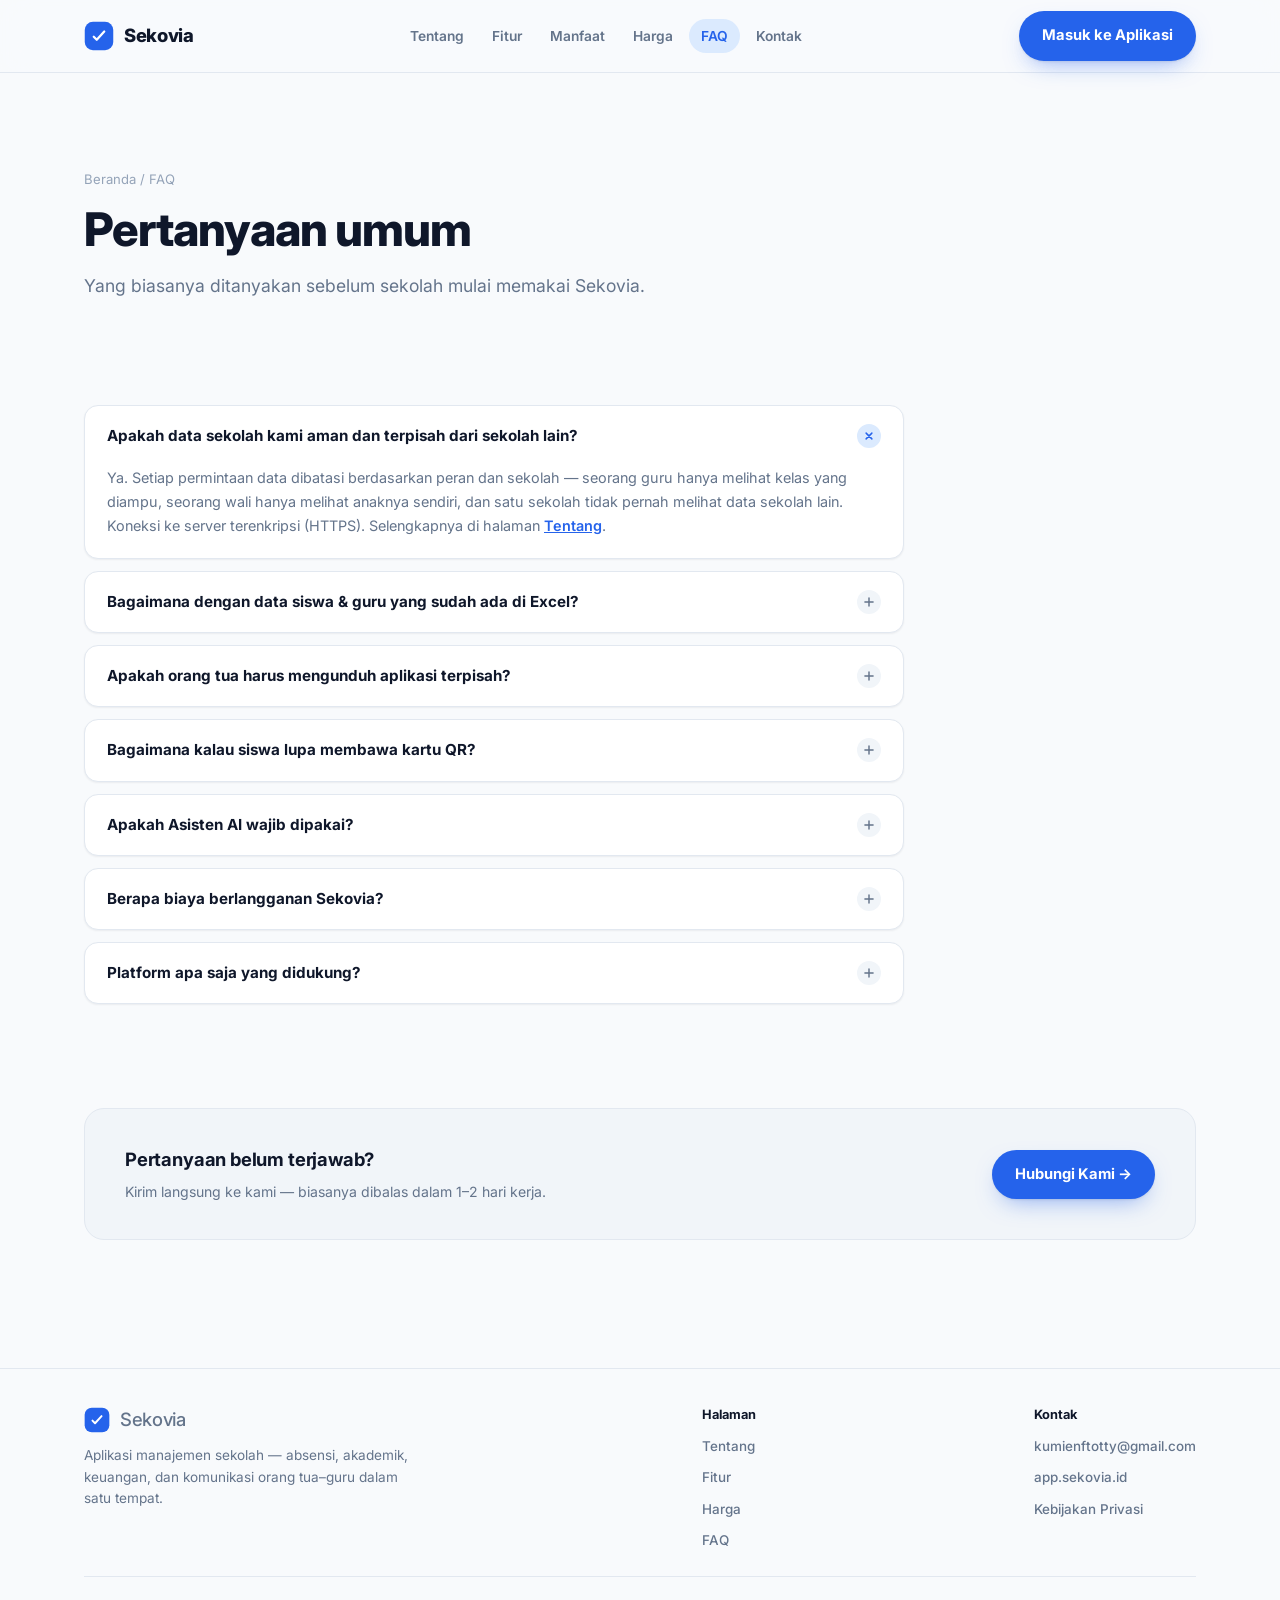
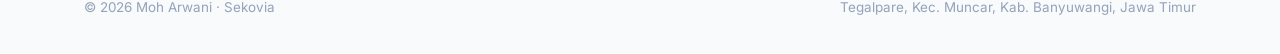
==== faq.html @ 361c03e9 "Pecah jadi banyak halaman: Beranda, Tentang, Fitur, Manfaat, Harga, FAQ, Kontak Sebelumnya satu hala" ====
<!DOCTYPE html>
<html lang="id">
<head>
<meta charset="UTF-8">
<meta name="viewport" content="width=device-width, initial-scale=1">
<title>FAQ — Sekovia</title>
<meta name="description" content="Pertanyaan yang biasa ditanyakan sebelum sekolah mulai memakai Sekovia: keamanan data, migrasi data lama, akun orang tua, dan platform yang didukung.">
<link rel="icon" href="data:image/svg+xml,%3Csvg xmlns='http://www.w3.org/2000/svg' viewBox='0 0 40 40'%3E%3Crect x='1' y='1' width='38' height='38' rx='11' fill='%232563EB'/%3E%3Cpath d='M13 21l4 4 10-11' fill='none' stroke='%23fff' stroke-width='3.2' stroke-linecap='round' stroke-linejoin='round'/%3E%3C/svg%3E">
<link rel="preconnect" href="https://fonts.googleapis.com">
<link rel="preconnect" href="https://fonts.gstatic.com" crossorigin>
<link href="https://fonts.googleapis.com/css2?family=Inter:wght@400;500;600;700;800;900&family=JetBrains+Mono:wght@400;500;600&display=swap" rel="stylesheet">
<link rel="stylesheet" href="assets/styles.css">
</head>
<body>

<header>
  <div class="wrap navrow">
    <a href="index.html" class="brand">
      <svg width="30" height="30" viewBox="0 0 40 40" fill="none"><rect x="1" y="1" width="38" height="38" rx="11" fill="#2563EB"/><path d="M13 21l4 4 10-11" stroke="#fff" stroke-width="3" stroke-linecap="round" stroke-linejoin="round"/></svg>
      Sekovia
    </a>
    <div class="navlinks">
      <ul>
        <li><a href="tentang.html">Tentang</a></li>
        <li><a href="fitur.html">Fitur</a></li>
        <li><a href="manfaat.html">Manfaat</a></li>
        <li><a href="harga.html">Harga</a></li>
        <li><a href="faq.html" class="active" aria-current="page">FAQ</a></li>
        <li><a href="kontak.html">Kontak</a></li>
      </ul>
    </div>
    <div class="navcta">
      <button class="burger" id="burgerBtn" aria-label="Buka menu" aria-expanded="false">
        <svg width="18" height="18" viewBox="0 0 24 24" fill="none" stroke="currentColor" stroke-width="2" stroke-linecap="round"><line x1="3" y1="6" x2="21" y2="6"/><line x1="3" y1="12" x2="21" y2="12"/><line x1="3" y1="18" x2="21" y2="18"/></svg>
      </button>
      <a class="btn btn-primary" href="https://app.sekovia.id" target="_blank" rel="noopener"><span class="long">Masuk ke Aplikasi</span><span class="short">Masuk</span></a>
    </div>
  </div>
  <div id="mobileMenu" hidden style="border-top:1px solid var(--line); background:var(--bg)">
    <ul style="list-style:none; margin:0; padding:16px 24px; display:flex; flex-direction:column; gap:16px">
      <li><a href="index.html">Beranda</a></li>
      <li><a href="tentang.html">Tentang</a></li>
      <li><a href="fitur.html">Fitur</a></li>
      <li><a href="manfaat.html">Manfaat</a></li>
      <li><a href="harga.html">Harga</a></li>
      <li><a href="faq.html" class="active" aria-current="page">FAQ</a></li>
      <li><a href="kontak.html">Kontak</a></li>
    </ul>
  </div>
</header>

<main id="top">

  <section class="pagehead">
    <div class="wrap">
      <div class="crumb"><a href="index.html">Beranda</a> / FAQ</div>
      <h1>Pertanyaan umum</h1>
      <p class="lede" style="margin-top:16px">Yang biasanya ditanyakan sebelum sekolah mulai memakai Sekovia.</p>
    </div>
  </section>

  <!-- ============================= FAQ ============================= -->
  <section id="faq">
    <div class="wrap">
      <div class="faqlist">
        <details class="faqitem" open>
          <summary>Apakah data sekolah kami aman dan terpisah dari sekolah lain?<span class="plus"><svg width="14" height="14" viewBox="0 0 24 24" fill="none" stroke="currentColor" stroke-width="2.5" stroke-linecap="round"><path d="M12 5v14M5 12h14"/></svg></span></summary>
          <div class="faqbody">Ya. Setiap permintaan data dibatasi berdasarkan peran dan sekolah — seorang guru hanya melihat kelas yang diampu, seorang wali hanya melihat anaknya sendiri, dan satu sekolah tidak pernah melihat data sekolah lain. Koneksi ke server terenkripsi (HTTPS). Selengkapnya di halaman <a href="tentang.html" style="color:var(--accent); font-weight:600">Tentang</a>.</div>
        </details>
        <details class="faqitem">
          <summary>Bagaimana dengan data siswa &amp; guru yang sudah ada di Excel?<span class="plus"><svg width="14" height="14" viewBox="0 0 24 24" fill="none" stroke="currentColor" stroke-width="2.5" stroke-linecap="round"><path d="M12 5v14M5 12h14"/></svg></span></summary>
          <div class="faqbody">Admin bisa memasukkan data siswa, guru, dan kelas langsung dari menu People. Untuk jumlah data yang besar, hubungi kami — kami bantu proses pemindahan data awal saat sekolah mulai memakai Sekovia.</div>
        </details>
        <details class="faqitem">
          <summary>Apakah orang tua harus mengunduh aplikasi terpisah?<span class="plus"><svg width="14" height="14" viewBox="0 0 24 24" fill="none" stroke="currentColor" stroke-width="2.5" stroke-linecap="round"><path d="M12 5v14M5 12h14"/></svg></span></summary>
          <div class="faqbody">Tidak. Satu aplikasi yang sama untuk semua peran — orang tua login dengan akun wali yang dibuatkan sekolah, dan otomatis terhubung ke data anaknya sendiri.</div>
        </details>
        <details class="faqitem">
          <summary>Bagaimana kalau siswa lupa membawa kartu QR?<span class="plus"><svg width="14" height="14" viewBox="0 0 24 24" fill="none" stroke="currentColor" stroke-width="2.5" stroke-linecap="round"><path d="M12 5v14M5 12h14"/></svg></span></summary>
          <div class="faqbody">Tidak masalah. Guru tetap bisa mengambil absensi manual kapan saja di layar yang sama — kartu QR mempercepat proses, bukan menggantikan opsi manual.</div>
        </details>
        <details class="faqitem">
          <summary>Apakah Asisten AI wajib dipakai?<span class="plus"><svg width="14" height="14" viewBox="0 0 24 24" fill="none" stroke="currentColor" stroke-width="2.5" stroke-linecap="round"><path d="M12 5v14M5 12h14"/></svg></span></summary>
          <div class="faqbody">Tidak. Asisten AI adalah fitur berbayar opsional yang diaktifkan per sekolah untuk membantu guru menyusun soal. Tanpa fitur ini, seluruh modul inti tetap berjalan penuh.</div>
        </details>
        <details class="faqitem">
          <summary>Berapa biaya berlangganan Sekovia?<span class="plus"><svg width="14" height="14" viewBox="0 0 24 24" fill="none" stroke="currentColor" stroke-width="2.5" stroke-linecap="round"><path d="M12 5v14M5 12h14"/></svg></span></summary>
          <div class="faqbody">Disesuaikan dengan jumlah siswa dan jenjang sekolah — bukan satu harga untuk semua. Lihat detailnya di halaman <a href="harga.html" style="color:var(--accent); font-weight:600">Harga</a> atau hubungi kami langsung untuk penawaran.</div>
        </details>
        <details class="faqitem">
          <summary>Platform apa saja yang didukung?<span class="plus"><svg width="14" height="14" viewBox="0 0 24 24" fill="none" stroke="currentColor" stroke-width="2.5" stroke-linecap="round"><path d="M12 5v14M5 12h14"/></svg></span></summary>
          <div class="faqbody">Web (browser apa saja), Android, dan iOS — dengan data yang sama secara real-time di semua perangkat, memakai satu akun.</div>
        </details>
      </div>
    </div>
  </section>

  <!-- ============================= CTA ============================= -->
  <section style="padding-top:0">
    <div class="wrap">
      <div class="minicta">
        <div>
          <h3>Pertanyaan belum terjawab?</h3>
          <p>Kirim langsung ke kami — biasanya dibalas dalam 1–2 hari kerja.</p>
        </div>
        <a class="btn btn-primary" href="kontak.html">Hubungi Kami →</a>
      </div>
    </div>
  </section>

</main>

<footer>
  <div class="wrap" style="display:flex; flex-direction:column; gap:24px">
    <div class="footrow" style="align-items:flex-start">
      <div style="max-width:340px">
        <a href="index.html" class="brand" style="margin-bottom:10px; display:inline-flex">
          <svg width="26" height="26" viewBox="0 0 40 40" fill="none"><rect x="1" y="1" width="38" height="38" rx="11" fill="#2563EB"/><path d="M13 21l4 4 10-11" stroke="#fff" stroke-width="3" stroke-linecap="round" stroke-linejoin="round"/></svg>
          Sekovia
        </a>
        <p style="font-size:.85rem; color:var(--muted); line-height:1.6">Aplikasi manajemen sekolah — absensi, akademik, keuangan, dan komunikasi orang tua–guru dalam satu tempat.</p>
      </div>
      <div class="footlinks" style="flex-direction:column; gap:10px">
        <b style="color:var(--ink); font-size:.8rem">Halaman</b>
        <a href="tentang.html">Tentang</a>
        <a href="fitur.html">Fitur</a>
        <a href="harga.html">Harga</a>
        <a href="faq.html">FAQ</a>
      </div>
      <div class="footlinks" style="flex-direction:column; gap:10px">
        <b style="color:var(--ink); font-size:.8rem">Kontak</b>
        <a href="mailto:kumienftotty@gmail.com">kumienftotty@gmail.com</a>
        <a href="https://app.sekovia.id" target="_blank" rel="noopener">app.sekovia.id</a>
        <a href="https://app.sekovia.id/kebijakan-privasi.html">Kebijakan Privasi</a>
      </div>
    </div>
    <div class="footrow" style="border-top:1px solid var(--line); padding-top:20px">
      <span>© 2026 Moh Arwani · Sekovia</span>
      <span>Tegalpare, Kec. Muncar, Kab. Banyuwangi, Jawa Timur</span>
    </div>
  </div>
</footer>

<script src="assets/script.js"></script>
</body>
</html>
---- assets/styles.css ----
/* ============================= TOKENS ============================= */
  :root{
    --bg:#F8FAFC;
    --bg-2:#EFF4FB;
    --panel:#FFFFFF;
    --panel-2:#F1F5F9;
    --ink:#0F172A;
    --muted:#64748B;
    --muted-2:#94A3B8;
    --line:#E2E8F0;
    --line-strong:#CBD5E1;
    --accent:#2563EB;
    --accent-2:#1D4ED8;
    --accent-light:#60A5FA;
    --accent-soft:#DBEAFE;
    --purple:#7C3AED; --purple-soft:#EDE9FE;
    --green:#16A34A;  --green-soft:#DCFCE7;
    --orange:#EA580C; --orange-soft:#FFEDD5;
    --sky:#0EA5E9;    --sky-soft:#E0F2FE;
    --shadow-sm: 0 1px 2px rgba(15,23,42,.06);
    --shadow: 0 1px 3px rgba(15,23,42,.05), 0 16px 32px -16px rgba(15,23,42,.16);
    --shadow-lg: 0 2px 6px rgba(15,23,42,.06), 0 30px 60px -20px rgba(37,99,235,.25);
    --radius: 20px;
    --radius-sm: 14px;
    --sans: 'Inter', ui-sans-serif, -apple-system, 'Segoe UI', Roboto, sans-serif;
    --mono: 'JetBrains Mono', ui-monospace, 'SFMono-Regular', Menlo, Consolas, monospace;
    --band-bg-1:#1D4ED8; --band-bg-2:#1E293B; --band-fg:#F8FAFC; --band-fg-dim:rgba(248,250,252,.72); --band-line:rgba(248,250,252,.2);
  }
  @media (prefers-color-scheme: dark){
    :root:not([data-theme="light"]){
      --bg:#0A0F1C; --bg-2:#0D1424; --panel:#121A2C; --panel-2:#161F35;
      --ink:#EAF1FB; --muted:#93A3BE; --muted-2:#66768F;
      --line:#1F2A42; --line-strong:#2B3A5A;
      --accent:#5B8DF6; --accent-2:#7DA3F8; --accent-light:#93B7FA; --accent-soft:#1B2C4E;
      --purple:#B393F5; --purple-soft:#241D3D; --green:#4ADE80; --green-soft:#123423;
      --orange:#FB923C; --orange-soft:#3A2313; --sky:#38BDF8; --sky-soft:#0F2C3E;
      --shadow-sm: 0 1px 2px rgba(0,0,0,.4);
      --shadow: 0 1px 2px rgba(0,0,0,.4), 0 20px 40px -18px rgba(0,0,0,.6);
      --shadow-lg: 0 2px 6px rgba(0,0,0,.4), 0 30px 60px -20px rgba(91,141,246,.35);
      --band-bg-1:#1D4ED8; --band-bg-2:#0A0F1C; --band-fg:#F8FAFC; --band-fg-dim:rgba(248,250,252,.68); --band-line:rgba(248,250,252,.16);
    }
  }
  :root[data-theme="dark"]{
    --bg:#0A0F1C; --bg-2:#0D1424; --panel:#121A2C; --panel-2:#161F35;
    --ink:#EAF1FB; --muted:#93A3BE; --muted-2:#66768F;
    --line:#1F2A42; --line-strong:#2B3A5A;
    --accent:#5B8DF6; --accent-2:#7DA3F8; --accent-light:#93B7FA; --accent-soft:#1B2C4E;
    --purple:#B393F5; --purple-soft:#241D3D; --green:#4ADE80; --green-soft:#123423;
    --orange:#FB923C; --orange-soft:#3A2313; --sky:#38BDF8; --sky-soft:#0F2C3E;
    --shadow-sm: 0 1px 2px rgba(0,0,0,.4);
    --shadow: 0 1px 2px rgba(0,0,0,.4), 0 20px 40px -18px rgba(0,0,0,.6);
    --shadow-lg: 0 2px 6px rgba(0,0,0,.4), 0 30px 60px -20px rgba(91,141,246,.35);
    --band-bg-1:#1D4ED8; --band-bg-2:#0A0F1C; --band-fg:#F8FAFC; --band-fg-dim:rgba(248,250,252,.68); --band-line:rgba(248,250,252,.16);
  }

  *{box-sizing:border-box}
  html{scroll-behavior:smooth}
  body{
    margin:0; background:var(--bg); color:var(--ink);
    font-family:var(--sans); font-size:16px; line-height:1.6;
    -webkit-font-smoothing:antialiased; text-rendering:optimizeLegibility;
  }
  img{max-width:100%}
  a{color:inherit}
  .wrap{max-width:1160px; margin:0 auto; padding:0 24px}
  section{padding:104px 0}
  @media (max-width:720px){ section{padding:64px 0} .wrap{padding:0 20px} }

  h1,h2,h3{font-family:var(--sans); text-wrap:balance; margin:0; color:var(--ink); letter-spacing:-.02em}
  h2{font-size:clamp(1.7rem,3.2vw,2.5rem); font-weight:800}
  h3{font-size:1.1rem; font-weight:700; letter-spacing:-.01em}
  p{margin:0}
  .lede{font-size:1.1rem; color:var(--muted); max-width:60ch; line-height:1.7}
  .eyebrow{
    font-family:var(--mono); font-size:.72rem; letter-spacing:.14em; text-transform:uppercase;
    color:var(--accent); display:inline-flex; align-items:center; gap:8px; margin-bottom:16px;
    background:var(--accent-soft); padding:6px 12px 6px 10px; border-radius:999px; font-weight:600;
  }
  .eyebrow .dot{width:6px; height:6px; border-radius:50%; background:var(--accent); display:inline-block}
  .num{font-variant-numeric:tabular-nums}
  .mono{font-family:var(--mono)}
  .grad-text{
    background:linear-gradient(100deg, var(--accent) 10%, var(--sky) 60%, var(--purple) 100%);
    -webkit-background-clip:text; background-clip:text; color:transparent;
  }

  /* ---------- nav ---------- */
  header{
    position:sticky; top:0; z-index:40;
    background:color-mix(in srgb, var(--bg) 72%, transparent);
    backdrop-filter:saturate(160%) blur(14px); -webkit-backdrop-filter:saturate(160%) blur(14px);
    border-bottom:1px solid var(--line);
  }
  .navrow{display:flex; align-items:center; justify-content:space-between; height:72px}
  .brand{display:flex; align-items:center; gap:10px; font-weight:800; font-size:1.15rem; text-decoration:none; letter-spacing:-.02em}
  .brand svg{display:block}
  .navlinks{display:flex; align-items:center; gap:8px}
  .navlinks ul{display:flex; gap:4px; list-style:none; margin:0; padding:0}
  .navlinks a{text-decoration:none; font-size:.86rem; color:var(--muted); font-weight:600; padding:9px 12px; border-radius:999px; transition:background .15s ease, color .15s ease}
  .navlinks a:hover{color:var(--ink); background:var(--panel-2)}
  #mobileMenu a{text-decoration:none; color:var(--ink); font-weight:600; font-size:.98rem}
  .btn{
    display:inline-flex; align-items:center; gap:8px; border-radius:999px; font-weight:700;
    font-size:.92rem; padding:12px 22px; text-decoration:none; border:1px solid transparent;
    cursor:pointer; transition:transform .15s ease, box-shadow .2s ease, background .15s ease, border-color .15s ease;
    font-family:var(--sans); white-space:nowrap;
  }
  .btn:active{transform:translateY(1px) scale(.99)}
  .btn-primary{background:var(--accent); color:#fff; box-shadow:0 1px 2px rgba(15,23,42,.08), 0 10px 24px -10px rgba(37,99,235,.55)}
  .btn-primary:hover{background:var(--accent-2); box-shadow:0 1px 2px rgba(15,23,42,.08), 0 14px 30px -10px rgba(37,99,235,.65)}
  .btn-ghost{background:var(--panel); color:var(--ink); border-color:var(--line-strong)}
  .btn-ghost:hover{border-color:var(--accent); color:var(--accent)}
  .burger{display:none; background:var(--panel); border:1px solid var(--line-strong); border-radius:10px; width:42px; height:42px; align-items:center; justify-content:center; color:var(--ink)}
  @media (max-width:1040px){
    .navlinks ul{display:none}
    .burger{display:flex}
    .navcta .btn span.long{display:none}
  }
  .navcta{display:flex; align-items:center; gap:10px}
  .navcta .btn span.short{display:none}
  @media (max-width:1040px){ .navcta .btn span.short{display:inline} }

  /* ---------- hero ---------- */
  .hero{position:relative; overflow:hidden; padding-top:88px; padding-bottom:64px}
  .hero-glow{
    position:absolute; z-index:0; pointer-events:none; filter:blur(70px); opacity:.55;
    width:900px; height:560px; top:-220px; right:-220px;
    background:radial-gradient(circle at 30% 30%, var(--accent-light), transparent 60%),
               radial-gradient(circle at 70% 60%, var(--sky), transparent 55%),
               radial-gradient(circle at 40% 80%, var(--purple), transparent 55%);
  }
  @media (prefers-color-scheme: dark){ :root:not([data-theme="light"]) .hero-glow{opacity:.28} }
  :root[data-theme="dark"] .hero-glow{opacity:.28}
  .hero .wrap{position:relative; z-index:1}
  .herogrid{display:grid; grid-template-columns:1.05fr .95fr; gap:56px; align-items:center}
  @media (max-width:920px){ .herogrid{grid-template-columns:1fr; gap:44px} }
  .hero h1{font-size:clamp(2.3rem,4.8vw,3.6rem); font-weight:800; line-height:1.06}
  .hero .lede{margin-top:22px; font-size:1.15rem}
  .herobtns{display:flex; gap:12px; margin-top:34px; flex-wrap:wrap}
  .heronote{margin-top:26px; font-size:.82rem; color:var(--muted-2); font-family:var(--mono); display:flex; align-items:center; gap:10px}
  .heronote .sep{width:3px; height:3px; border-radius:50%; background:var(--muted-2)}

  /* kartu absensi mockup — bento app card */
  .cardwrap{display:flex; justify-content:center; align-items:center; position:relative; min-height:380px}
  .idcard{
    width:308px; background:var(--panel); border:1px solid var(--line); border-radius:24px;
    box-shadow:var(--shadow-lg); padding:26px; position:relative; z-index:2;
  }
  .idcard-top{display:flex; align-items:center; justify-content:space-between; margin-bottom:18px}
  .idcard-label{font-size:.68rem; letter-spacing:.08em; text-transform:uppercase; color:var(--muted-2); font-weight:700}
  .idcard-dot{width:8px; height:8px; border-radius:50%; background:var(--green); box-shadow:0 0 0 4px var(--green-soft)}
  .idcard-body{display:flex; gap:18px; align-items:center}
  .qrblock{
    flex:none; width:92px; height:92px; border-radius:16px;
    background:linear-gradient(155deg, var(--ink), color-mix(in srgb, var(--ink) 80%, var(--accent)));
    padding:10px; display:grid; grid-template-columns:repeat(6,1fr); grid-template-rows:repeat(6,1fr); gap:3px;
  }
  :root[data-theme="dark"] .qrblock{background:linear-gradient(155deg,#1B2C4E,#2A4A9E)}
  @media (prefers-color-scheme: dark){ :root:not([data-theme="light"]) .qrblock{background:linear-gradient(155deg,#1B2C4E,#2A4A9E)} }
  .qrblock i{background:#fff; border-radius:3px}
  .qrblock i.off{background:transparent}
  .idcard-fields{flex:1; min-width:0}
  .idcard-name{font-weight:800; font-size:1.08rem; margin-bottom:3px; letter-spacing:-.01em}
  .idcard-meta{font-size:.8rem; color:var(--muted); margin-bottom:9px}
  .idcard-nisn{font-family:var(--mono); font-size:.72rem; color:var(--muted-2)}
  .idcard-code{
    margin-top:18px; font-family:var(--mono); font-size:.68rem; color:var(--accent);
    background:var(--accent-soft); border-radius:10px; padding:8px 12px; display:block;
  }
  .toast{
    position:absolute; z-index:3; left:-14px; bottom:36px; background:var(--panel); border:1px solid var(--line);
    border-radius:14px; padding:11px 16px; box-shadow:var(--shadow); font-size:.82rem; font-weight:700;
    display:flex; align-items:center; gap:8px; color:var(--green);
  }
  @media (max-width:920px){ .toast{left:8px} }
  @media (max-width:420px){ .idcard{width:100%; max-width:308px} }

  /* ---------- facts strip ---------- */
  .facts{padding:0 0 96px}
  .factsgrid{display:grid; grid-template-columns:repeat(4,1fr); gap:16px}
  @media (max-width:760px){ .factsgrid{grid-template-columns:repeat(2,1fr)} }
  .factcell{
    padding:22px 20px; background:var(--panel); border:1px solid var(--line); border-radius:var(--radius-sm);
    box-shadow:var(--shadow-sm);
  }
  .factcell .num{display:block; font-size:clamp(1.3rem,2.2vw,1.7rem); font-weight:800; color:var(--ink); white-space:nowrap; letter-spacing:-.02em}
  .factcell .lbl{font-size:.84rem; color:var(--muted); margin-top:6px; line-height:1.5}

  .sechead{max-width:640px; margin-bottom:48px}
  .sechead .lede{margin-top:14px}

  /* ---------- roles bento ---------- */
  .rolegrid{display:grid; grid-template-columns:repeat(4,1fr); gap:18px}
  @media (max-width:980px){ .rolegrid{grid-template-columns:repeat(2,1fr)} }
  @media (max-width:600px){ .rolegrid{grid-template-columns:1fr} }
  .rolecard{
    background:var(--panel); border:1px solid var(--line); border-radius:var(--radius); padding:26px;
    box-shadow:var(--shadow-sm); transition:transform .2s ease, box-shadow .2s ease, border-color .2s ease;
  }
  .rolecard:hover{transform:translateY(-4px); box-shadow:var(--shadow); border-color:var(--line-strong)}
  .rolehead{display:flex; align-items:center; gap:12px; margin-bottom:18px}
  .roleicon{width:40px; height:40px; border-radius:12px; display:flex; align-items:center; justify-content:center; flex:none}
  .rolecard ul{margin:0; padding:0; list-style:none; display:flex; flex-direction:column; gap:12px}
  .rolecard li{font-size:.87rem; color:var(--muted); line-height:1.55; padding-left:18px; position:relative}
  .rolecard li::before{content:""; position:absolute; left:0; top:.55em; width:6px; height:6px; border-radius:50%; background:var(--line-strong)}

  /* ---------- feature bento ---------- */
  .featgrid{display:grid; grid-template-columns:repeat(2,1fr); gap:18px}
  @media (max-width:780px){ .featgrid{grid-template-columns:1fr} }
  .featcard{
    background:var(--panel); border:1px solid var(--line); border-radius:var(--radius); padding:34px;
    box-shadow:var(--shadow-sm); opacity:0; transform:translateY(16px); transition:opacity .5s ease, transform .5s ease, box-shadow .2s ease, border-color .2s ease;
  }
  .featcard.in{opacity:1; transform:none}
  .featcard:hover{box-shadow:var(--shadow); border-color:var(--line-strong)}
  .feat-icon{width:44px; height:44px; border-radius:12px; display:flex; align-items:center; justify-content:center; margin-bottom:18px}
  .featcard h3{font-size:1.22rem; margin-bottom:10px}
  .featcard p{color:var(--muted); font-size:.94rem; line-height:1.65}
  .featcard .chipline{display:flex; gap:8px; flex-wrap:wrap; margin-top:18px}
  .chip{font-family:var(--mono); font-size:.7rem; background:var(--panel-2); border:1px solid var(--line); color:var(--muted); padding:5px 10px; border-radius:999px; font-weight:500}

  /* ---------- steps ---------- */
  .steps{display:grid; grid-template-columns:repeat(3,1fr); gap:20px}
  @media (max-width:820px){ .steps{grid-template-columns:1fr} }
  .step{
    position:relative; padding:28px 26px; background:var(--panel); border:1px solid var(--line);
    border-radius:var(--radius); box-shadow:var(--shadow-sm);
  }
  .step .stepno{
    display:inline-flex; align-items:center; justify-content:center; width:36px; height:36px; border-radius:10px;
    background:var(--accent-soft); color:var(--accent); font-weight:800; font-size:1.05rem; margin-bottom:16px;
  }
  .step h3{margin-bottom:8px; font-size:1.05rem}
  .step p{color:var(--muted); font-size:.92rem; line-height:1.6}

  /* ---------- security ---------- */
  .secbox{
    display:grid; grid-template-columns:auto 1fr; gap:24px; align-items:flex-start;
    background:var(--panel); border:1px solid var(--line); border-radius:var(--radius); padding:36px;
    box-shadow:var(--shadow-sm);
  }
  @media (max-width:640px){ .secbox{grid-template-columns:1fr} }
  .secicon{width:52px; height:52px; border-radius:14px; background:var(--green-soft); color:var(--green); display:flex; align-items:center; justify-content:center; flex:none}
  .secbox p{color:var(--muted); line-height:1.75; margin-top:12px}
  .secbox a{color:var(--accent); text-decoration:underline; text-underline-offset:2px; font-weight:600}

  /* ---------- contact ---------- */
  .contactband{
    background:linear-gradient(120deg, var(--band-bg-1), var(--band-bg-2));
    border-radius:28px; padding:56px 48px; display:flex; align-items:center; justify-content:space-between; gap:32px;
    color:var(--band-fg); box-shadow:var(--shadow-lg); position:relative; overflow:hidden;
  }
  .contactband::before{
    content:""; position:absolute; inset:0; background:radial-gradient(circle at 85% 20%, rgba(255,255,255,.16), transparent 55%); pointer-events:none;
  }
  .contactband > *{position:relative}
  .contactband h2{color:var(--band-fg)}
  .contactband p{color:var(--band-fg-dim); margin-top:12px; max-width:44ch}
  @media (max-width:760px){ .contactband{flex-direction:column; align-items:flex-start; padding:40px 28px} }
  .contactband .btn-primary{background:var(--band-fg); color:var(--band-bg-1); box-shadow:0 10px 24px -10px rgba(0,0,0,.35)}
  .contactband .btn-primary:hover{opacity:.92}
  .contactband .btn-ghost{background:transparent; border-color:var(--band-line); color:var(--band-fg)}
  .contactband .btn-ghost:hover{border-color:var(--band-fg); color:var(--band-fg)}

  footer{border-top:1px solid var(--line); padding:36px 0; margin-top:24px}
  .footrow{display:flex; align-items:center; justify-content:space-between; gap:16px; flex-wrap:wrap; font-size:.84rem; color:var(--muted-2)}
  .footrow a{text-decoration:none; color:var(--muted); font-weight:500}
  .footrow a:hover{color:var(--accent)}
  .footlinks{display:flex; gap:22px; flex-wrap:wrap}

  @media (prefers-reduced-motion: reduce){
    html{scroll-behavior:auto}
    .featcard{transition:none; opacity:1; transform:none}
    .rolecard{transition:none}
  }

  /* ---------- tentang ---------- */
  .aboutgrid{display:grid; grid-template-columns:1fr 1fr; gap:56px; align-items:center}
  @media (max-width:900px){ .aboutgrid{grid-template-columns:1fr; gap:32px} }
  .aboutstats{display:grid; grid-template-columns:1fr 1fr; gap:14px}
  .aboutstat{background:var(--panel); border:1px solid var(--line); border-radius:var(--radius-sm); padding:20px; box-shadow:var(--shadow-sm)}
  .aboutstat b{display:block; font-size:1.35rem; font-weight:800; letter-spacing:-.02em}
  .aboutstat span{font-size:.8rem; color:var(--muted)}

  /* ---------- fitur lengkap (checklist) ---------- */
  .checklist{display:grid; grid-template-columns:1fr 1fr; gap:16px}
  @media (max-width:820px){ .checklist{grid-template-columns:1fr} }
  .checkitem{
    display:flex; gap:14px; background:var(--panel); border:1px solid var(--line); border-left:3px solid var(--c, var(--accent));
    border-radius:var(--radius-sm); padding:18px 20px; box-shadow:var(--shadow-sm);
  }
  .checkitem .tick{flex:none; width:22px; height:22px; border-radius:50%; background:var(--cs, var(--accent-soft)); color:var(--c, var(--accent)); display:flex; align-items:center; justify-content:center; margin-top:1px}
  .checkitem b{font-weight:700; font-size:.92rem}
  .checkitem p{font-size:.85rem; color:var(--muted); margin-top:3px; line-height:1.55}
  .checkitem .soon{font-family:var(--mono); font-size:.62rem; text-transform:uppercase; letter-spacing:.06em; color:var(--orange); background:var(--orange-soft); padding:2px 7px; border-radius:999px; margin-left:8px; vertical-align:middle}

  /* ---------- manfaat ---------- */
  .benefitpanel{
    background:linear-gradient(155deg, var(--accent-soft), var(--panel) 55%); border:1px solid var(--line);
    border-radius:var(--radius); padding:40px; box-shadow:var(--shadow-sm);
  }
  .benefitgrid{display:grid; grid-template-columns:1fr 1fr; gap:20px; margin-top:28px}
  @media (max-width:760px){ .benefitgrid{grid-template-columns:1fr} }
  .benefititem{display:flex; gap:12px; align-items:flex-start}
  .benefititem .tick{flex:none; width:26px; height:26px; border-radius:50%; background:var(--accent); color:#fff; display:flex; align-items:center; justify-content:center; margin-top:1px}
  .benefititem b{font-weight:700; font-size:.94rem; display:block}
  .benefititem p{font-size:.85rem; color:var(--muted); margin-top:3px; line-height:1.55}

  /* ---------- pratinjau (mockup tour) ---------- */
  .tourgrid{display:grid; grid-template-columns:repeat(3,1fr); gap:18px}
  @media (max-width:900px){ .tourgrid{grid-template-columns:1fr} }
  .tourcard{background:var(--panel); border:1px solid var(--line); border-radius:var(--radius); box-shadow:var(--shadow); overflow:hidden}
  .tourchrome{display:flex; align-items:center; gap:6px; padding:12px 16px; border-bottom:1px solid var(--line); background:var(--panel-2)}
  .tourchrome i{width:8px; height:8px; border-radius:50%; background:var(--line-strong); display:block}
  .tourchrome span{font-size:.72rem; color:var(--muted); font-weight:600; margin-left:6px}
  .tourbody{padding:20px}
  .tourbars{display:flex; align-items:flex-end; gap:8px; height:74px; margin-top:14px}
  .tourbars i{flex:1; border-radius:5px 5px 0 0; background:linear-gradient(180deg, var(--accent-light), var(--accent))}
  .tourstat{display:grid; grid-template-columns:repeat(3,1fr); gap:8px}
  .tourstat div{background:var(--panel-2); border-radius:10px; padding:10px; text-align:center}
  .tourstat b{display:block; font-size:1.05rem; font-weight:800}
  .tourstat span{font-size:.62rem; color:var(--muted)}
  .tourbooks{display:grid; grid-template-columns:repeat(4,1fr); gap:8px}
  .tourbooks i{display:block; aspect-ratio:3/4; border-radius:6px}
  .tourcal{display:grid; grid-template-columns:repeat(7,1fr); gap:5px}
  .tourcal i{aspect-ratio:1; border-radius:5px; background:var(--panel-2); display:block; position:relative}
  .tourcal i.on::after{content:""; position:absolute; inset:3px; border-radius:3px; background:var(--c,var(--accent))}
  .tourfoot{padding:14px 20px; border-top:1px solid var(--line); font-size:.78rem; color:var(--muted)}

  /* ---------- harga ---------- */
  .pricepanel{
    background:var(--panel); border:1px solid var(--line); border-radius:var(--radius); padding:44px;
    box-shadow:var(--shadow-sm); display:grid; grid-template-columns:1.1fr .9fr; gap:40px; align-items:center;
  }
  @media (max-width:860px){ .pricepanel{grid-template-columns:1fr; padding:32px 26px} }
  .pricepanel ul{list-style:none; margin:20px 0 0; padding:0; display:flex; flex-direction:column; gap:12px}
  .pricepanel li{display:flex; gap:10px; align-items:flex-start; font-size:.9rem; color:var(--muted)}
  .pricepanel li .tick{flex:none; width:20px; height:20px; border-radius:50%; background:var(--green-soft); color:var(--green); display:flex; align-items:center; justify-content:center; margin-top:1px}
  .pricecard{background:var(--panel-2); border:1px solid var(--line); border-radius:var(--radius-sm); padding:28px; text-align:center}
  .pricecard .tag{font-family:var(--mono); font-size:.68rem; text-transform:uppercase; letter-spacing:.1em; color:var(--muted-2)}
  .pricecard .value{font-size:1.5rem; font-weight:800; margin-top:8px; letter-spacing:-.02em}
  .pricecard p{font-size:.82rem; color:var(--muted); margin-top:10px; line-height:1.55}

  /* ---------- faq ---------- */
  .faqlist{display:flex; flex-direction:column; gap:12px; max-width:820px}
  .faqitem{background:var(--panel); border:1px solid var(--line); border-radius:var(--radius-sm); box-shadow:var(--shadow-sm); overflow:hidden}
  .faqitem summary{
    list-style:none; cursor:pointer; padding:18px 22px; font-weight:700; font-size:.95rem;
    display:flex; align-items:center; justify-content:space-between; gap:16px;
  }
  .faqitem summary::-webkit-details-marker{display:none}
  .faqitem summary .plus{flex:none; width:24px; height:24px; border-radius:50%; background:var(--panel-2); display:flex; align-items:center; justify-content:center; color:var(--muted); transition:transform .2s ease}
  .faqitem[open] summary .plus{transform:rotate(45deg); background:var(--accent-soft); color:var(--accent)}
  .faqitem .faqbody{padding:0 22px 20px; color:var(--muted); font-size:.9rem; line-height:1.65}

  .icon-tick{width:16px; height:16px}

  /* ---------- active nav (multi-page) ---------- */
  .navlinks a.active{color:var(--accent); background:var(--accent-soft)}
  #mobileMenu a.active{color:var(--accent)}

  /* ---------- page header (non-home pages) ---------- */
  .pagehead{padding:96px 0 0}
  .pagehead .wrap{position:relative; z-index:1}
  .crumb{font-size:.82rem; color:var(--muted-2); margin-bottom:14px}
  .crumb a{color:var(--muted-2); text-decoration:none}
  .crumb a:hover{color:var(--accent)}
  .pagehead h1{font-size:clamp(2rem,4vw,2.9rem); font-weight:800; line-height:1.1}

  /* ---------- kontak page cards ---------- */
  .contactgrid{display:grid; grid-template-columns:repeat(3,1fr); gap:16px; margin-top:40px}
  @media (max-width:820px){ .contactgrid{grid-template-columns:1fr} }
  .contactcard{background:var(--panel); border:1px solid var(--line); border-radius:var(--radius-sm); padding:24px; box-shadow:var(--shadow-sm); text-decoration:none; display:block; transition:transform .2s ease, box-shadow .2s ease}
  .contactcard:hover{transform:translateY(-3px); box-shadow:var(--shadow)}
  .contactcard .roleicon{margin-bottom:14px}
  .contactcard b{display:block; font-size:.95rem; margin-bottom:4px}
  .contactcard span{font-size:.83rem; color:var(--muted)}

  /* ---------- simple CTA band variant (secondary pages) ---------- */
  .minicta{
    background:var(--panel-2); border:1px solid var(--line); border-radius:var(--radius);
    padding:36px 40px; display:flex; align-items:center; justify-content:space-between; gap:24px; flex-wrap:wrap;
  }
  .minicta h3{font-size:1.15rem}
  .minicta p{color:var(--muted); font-size:.88rem; margin-top:6px}
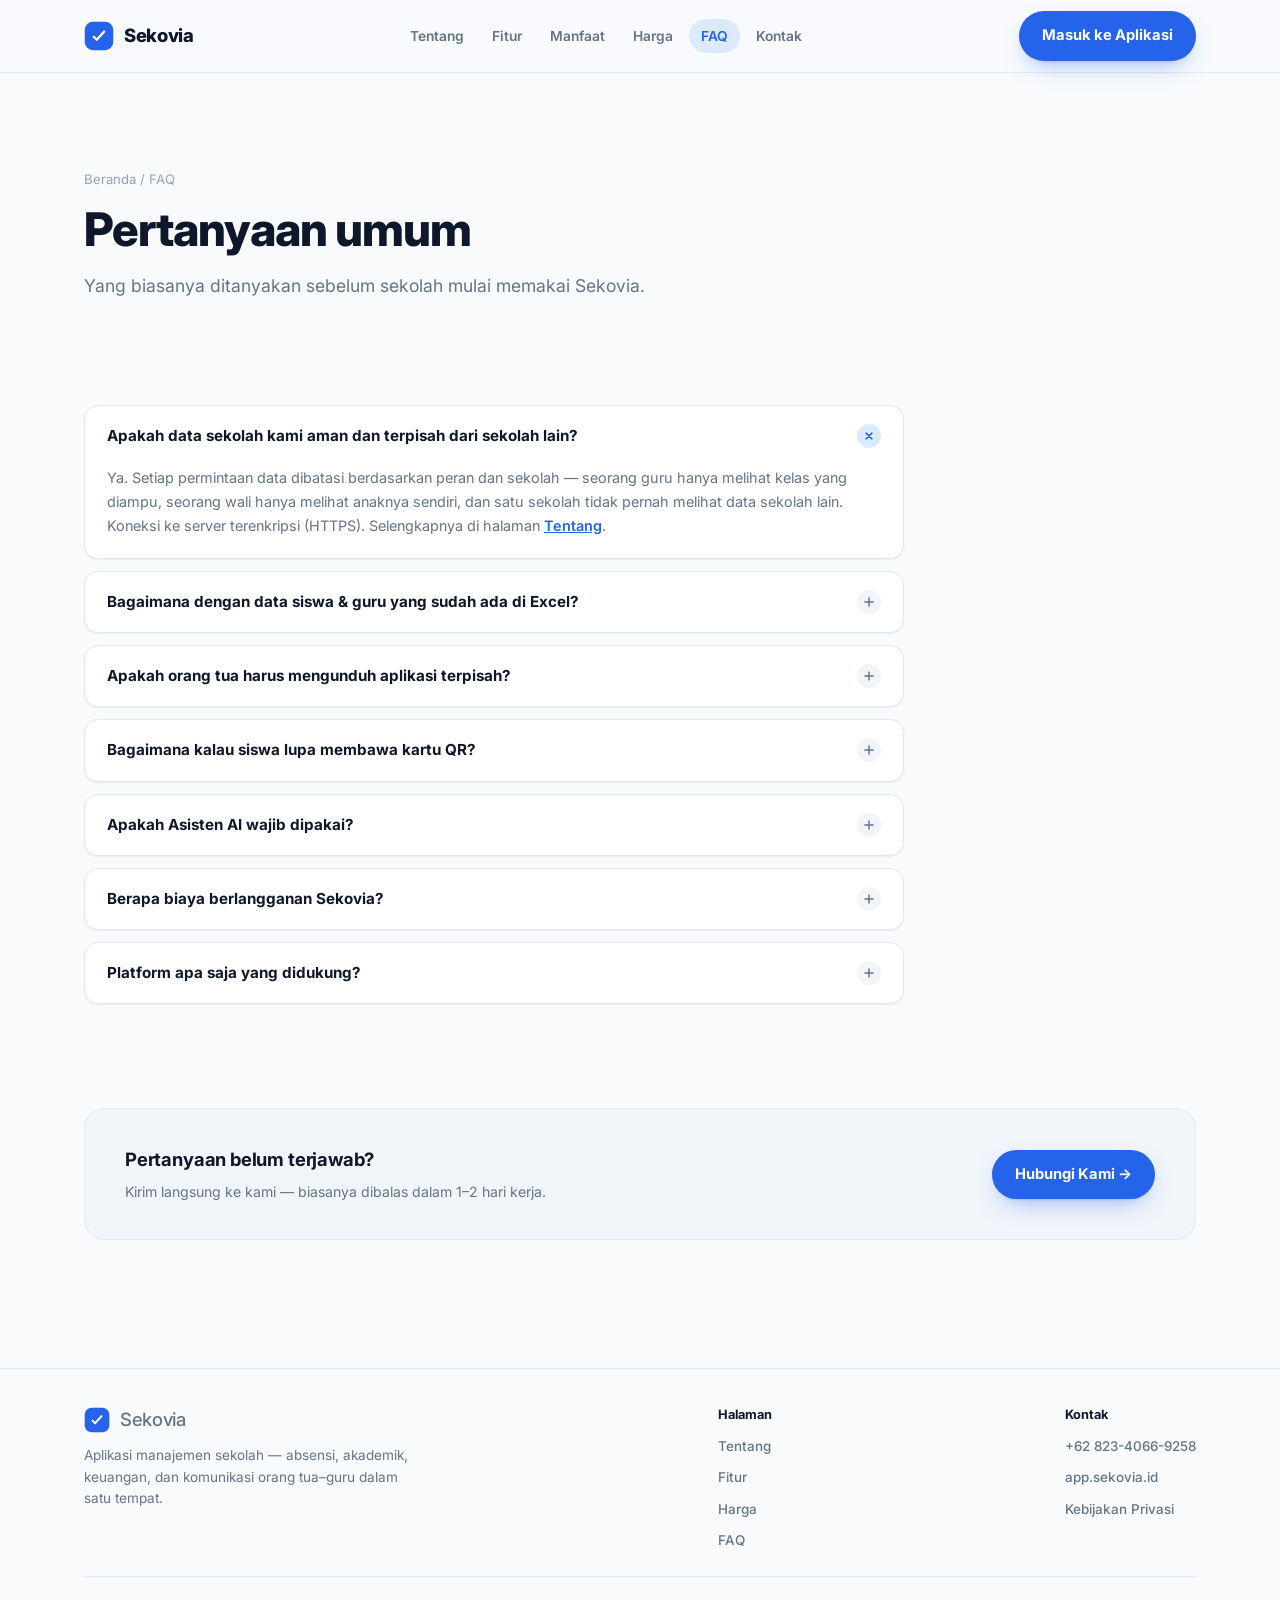
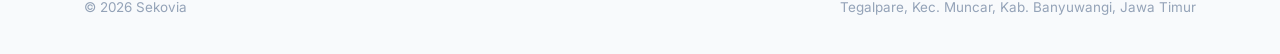
==== commit 8f0ed00f: "Ganti kontak email jadi WhatsApp, hapus nama pribadi dari footer Copyright footer tidak lagi menampi" ====
--- a/faq.html
+++ b/faq.html
@@ -9,7 +9,394 @@
 <link rel="preconnect" href="https://fonts.googleapis.com">
 <link rel="preconnect" href="https://fonts.gstatic.com" crossorigin>
 <link href="https://fonts.googleapis.com/css2?family=Inter:wght@400;500;600;700;800;900&family=JetBrains+Mono:wght@400;500;600&display=swap" rel="stylesheet">
-<link rel="stylesheet" href="assets/styles.css">
+<style>
+  /* ============================= TOKENS ============================= */
+  :root{
+    --bg:#F8FAFC;
+    --bg-2:#EFF4FB;
+    --panel:#FFFFFF;
+    --panel-2:#F1F5F9;
+    --ink:#0F172A;
+    --muted:#64748B;
+    --muted-2:#94A3B8;
+    --line:#E2E8F0;
+    --line-strong:#CBD5E1;
+    --accent:#2563EB;
+    --accent-2:#1D4ED8;
+    --accent-light:#60A5FA;
+    --accent-soft:#DBEAFE;
+    --purple:#7C3AED; --purple-soft:#EDE9FE;
+    --green:#16A34A;  --green-soft:#DCFCE7;
+    --orange:#EA580C; --orange-soft:#FFEDD5;
+    --sky:#0EA5E9;    --sky-soft:#E0F2FE;
+    --shadow-sm: 0 1px 2px rgba(15,23,42,.06);
+    --shadow: 0 1px 3px rgba(15,23,42,.05), 0 16px 32px -16px rgba(15,23,42,.16);
+    --shadow-lg: 0 2px 6px rgba(15,23,42,.06), 0 30px 60px -20px rgba(37,99,235,.25);
+    --radius: 20px;
+    --radius-sm: 14px;
+    --sans: 'Inter', ui-sans-serif, -apple-system, 'Segoe UI', Roboto, sans-serif;
+    --mono: 'JetBrains Mono', ui-monospace, 'SFMono-Regular', Menlo, Consolas, monospace;
+    --band-bg-1:#1D4ED8; --band-bg-2:#1E293B; --band-fg:#F8FAFC; --band-fg-dim:rgba(248,250,252,.72); --band-line:rgba(248,250,252,.2);
+  }
+  @media (prefers-color-scheme: dark){
+    :root:not([data-theme="light"]){
+      --bg:#0A0F1C; --bg-2:#0D1424; --panel:#121A2C; --panel-2:#161F35;
+      --ink:#EAF1FB; --muted:#93A3BE; --muted-2:#66768F;
+      --line:#1F2A42; --line-strong:#2B3A5A;
+      --accent:#5B8DF6; --accent-2:#7DA3F8; --accent-light:#93B7FA; --accent-soft:#1B2C4E;
+      --purple:#B393F5; --purple-soft:#241D3D; --green:#4ADE80; --green-soft:#123423;
+      --orange:#FB923C; --orange-soft:#3A2313; --sky:#38BDF8; --sky-soft:#0F2C3E;
+      --shadow-sm: 0 1px 2px rgba(0,0,0,.4);
+      --shadow: 0 1px 2px rgba(0,0,0,.4), 0 20px 40px -18px rgba(0,0,0,.6);
+      --shadow-lg: 0 2px 6px rgba(0,0,0,.4), 0 30px 60px -20px rgba(91,141,246,.35);
+      --band-bg-1:#1D4ED8; --band-bg-2:#0A0F1C; --band-fg:#F8FAFC; --band-fg-dim:rgba(248,250,252,.68); --band-line:rgba(248,250,252,.16);
+    }
+  }
+  :root[data-theme="dark"]{
+    --bg:#0A0F1C; --bg-2:#0D1424; --panel:#121A2C; --panel-2:#161F35;
+    --ink:#EAF1FB; --muted:#93A3BE; --muted-2:#66768F;
+    --line:#1F2A42; --line-strong:#2B3A5A;
+    --accent:#5B8DF6; --accent-2:#7DA3F8; --accent-light:#93B7FA; --accent-soft:#1B2C4E;
+    --purple:#B393F5; --purple-soft:#241D3D; --green:#4ADE80; --green-soft:#123423;
+    --orange:#FB923C; --orange-soft:#3A2313; --sky:#38BDF8; --sky-soft:#0F2C3E;
+    --shadow-sm: 0 1px 2px rgba(0,0,0,.4);
+    --shadow: 0 1px 2px rgba(0,0,0,.4), 0 20px 40px -18px rgba(0,0,0,.6);
+    --shadow-lg: 0 2px 6px rgba(0,0,0,.4), 0 30px 60px -20px rgba(91,141,246,.35);
+    --band-bg-1:#1D4ED8; --band-bg-2:#0A0F1C; --band-fg:#F8FAFC; --band-fg-dim:rgba(248,250,252,.68); --band-line:rgba(248,250,252,.16);
+  }
+
+  *{box-sizing:border-box}
+  html{scroll-behavior:smooth}
+  body{
+    margin:0; background:var(--bg); color:var(--ink);
+    font-family:var(--sans); font-size:16px; line-height:1.6;
+    -webkit-font-smoothing:antialiased; text-rendering:optimizeLegibility;
+  }
+  img{max-width:100%}
+  a{color:inherit}
+  .wrap{max-width:1160px; margin:0 auto; padding:0 24px}
+  section{padding:104px 0}
+  @media (max-width:720px){ section{padding:64px 0} .wrap{padding:0 20px} }
+
+  h1,h2,h3{font-family:var(--sans); text-wrap:balance; margin:0; color:var(--ink); letter-spacing:-.02em}
+  h2{font-size:clamp(1.7rem,3.2vw,2.5rem); font-weight:800}
+  h3{font-size:1.1rem; font-weight:700; letter-spacing:-.01em}
+  p{margin:0}
+  .lede{font-size:1.1rem; color:var(--muted); max-width:60ch; line-height:1.7}
+  .eyebrow{
+    font-family:var(--mono); font-size:.72rem; letter-spacing:.14em; text-transform:uppercase;
+    color:var(--accent); display:inline-flex; align-items:center; gap:8px; margin-bottom:16px;
+    background:var(--accent-soft); padding:6px 12px 6px 10px; border-radius:999px; font-weight:600;
+  }
+  .eyebrow .dot{width:6px; height:6px; border-radius:50%; background:var(--accent); display:inline-block}
+  .num{font-variant-numeric:tabular-nums}
+  .mono{font-family:var(--mono)}
+  .grad-text{
+    background:linear-gradient(100deg, var(--accent) 10%, var(--sky) 60%, var(--purple) 100%);
+    -webkit-background-clip:text; background-clip:text; color:transparent;
+  }
+
+  /* ---------- nav ---------- */
+  header{
+    position:sticky; top:0; z-index:40;
+    background:color-mix(in srgb, var(--bg) 72%, transparent);
+    backdrop-filter:saturate(160%) blur(14px); -webkit-backdrop-filter:saturate(160%) blur(14px);
+    border-bottom:1px solid var(--line);
+  }
+  .navrow{display:flex; align-items:center; justify-content:space-between; height:72px}
+  .brand{display:flex; align-items:center; gap:10px; font-weight:800; font-size:1.15rem; text-decoration:none; letter-spacing:-.02em}
+  .brand svg{display:block}
+  .navlinks{display:flex; align-items:center; gap:8px}
+  .navlinks ul{display:flex; gap:4px; list-style:none; margin:0; padding:0}
+  .navlinks a{text-decoration:none; font-size:.86rem; color:var(--muted); font-weight:600; padding:9px 12px; border-radius:999px; transition:background .15s ease, color .15s ease}
+  .navlinks a:hover{color:var(--ink); background:var(--panel-2)}
+  #mobileMenu a{text-decoration:none; color:var(--ink); font-weight:600; font-size:.98rem}
+  .btn{
+    display:inline-flex; align-items:center; gap:8px; border-radius:999px; font-weight:700;
+    font-size:.92rem; padding:12px 22px; text-decoration:none; border:1px solid transparent;
+    cursor:pointer; transition:transform .15s ease, box-shadow .2s ease, background .15s ease, border-color .15s ease;
+    font-family:var(--sans); white-space:nowrap;
+  }
+  .btn:active{transform:translateY(1px) scale(.99)}
+  .btn-primary{background:var(--accent); color:#fff; box-shadow:0 1px 2px rgba(15,23,42,.08), 0 10px 24px -10px rgba(37,99,235,.55)}
+  .btn-primary:hover{background:var(--accent-2); box-shadow:0 1px 2px rgba(15,23,42,.08), 0 14px 30px -10px rgba(37,99,235,.65)}
+  .btn-ghost{background:var(--panel); color:var(--ink); border-color:var(--line-strong)}
+  .btn-ghost:hover{border-color:var(--accent); color:var(--accent)}
+  .burger{display:none; background:var(--panel); border:1px solid var(--line-strong); border-radius:10px; width:42px; height:42px; align-items:center; justify-content:center; color:var(--ink)}
+  @media (max-width:1040px){
+    .navlinks ul{display:none}
+    .burger{display:flex}
+    .navcta .btn span.long{display:none}
+  }
+  .navcta{display:flex; align-items:center; gap:10px}
+  .navcta .btn span.short{display:none}
+  @media (max-width:1040px){ .navcta .btn span.short{display:inline} }
+
+  /* ---------- hero ---------- */
+  .hero{position:relative; overflow:hidden; padding-top:88px; padding-bottom:64px}
+  .hero-glow{
+    position:absolute; z-index:0; pointer-events:none; filter:blur(70px); opacity:.55;
+    width:900px; height:560px; top:-220px; right:-220px;
+    background:radial-gradient(circle at 30% 30%, var(--accent-light), transparent 60%),
+               radial-gradient(circle at 70% 60%, var(--sky), transparent 55%),
+               radial-gradient(circle at 40% 80%, var(--purple), transparent 55%);
+  }
+  @media (prefers-color-scheme: dark){ :root:not([data-theme="light"]) .hero-glow{opacity:.28} }
+  :root[data-theme="dark"] .hero-glow{opacity:.28}
+  .hero .wrap{position:relative; z-index:1}
+  .herogrid{display:grid; grid-template-columns:1.05fr .95fr; gap:56px; align-items:center}
+  @media (max-width:920px){ .herogrid{grid-template-columns:1fr; gap:44px} }
+  .hero h1{font-size:clamp(2.3rem,4.8vw,3.6rem); font-weight:800; line-height:1.06}
+  .hero .lede{margin-top:22px; font-size:1.15rem}
+  .herobtns{display:flex; gap:12px; margin-top:34px; flex-wrap:wrap}
+  .heronote{margin-top:26px; font-size:.82rem; color:var(--muted-2); font-family:var(--mono); display:flex; align-items:center; gap:10px}
+  .heronote .sep{width:3px; height:3px; border-radius:50%; background:var(--muted-2)}
+
+  /* kartu absensi mockup — bento app card */
+  .cardwrap{display:flex; justify-content:center; align-items:center; position:relative; min-height:380px}
+  .idcard{
+    width:308px; background:var(--panel); border:1px solid var(--line); border-radius:24px;
+    box-shadow:var(--shadow-lg); padding:26px; position:relative; z-index:2;
+  }
+  .idcard-top{display:flex; align-items:center; justify-content:space-between; margin-bottom:18px}
+  .idcard-label{font-size:.68rem; letter-spacing:.08em; text-transform:uppercase; color:var(--muted-2); font-weight:700}
+  .idcard-dot{width:8px; height:8px; border-radius:50%; background:var(--green); box-shadow:0 0 0 4px var(--green-soft)}
+  .idcard-body{display:flex; gap:18px; align-items:center}
+  .qrblock{
+    flex:none; width:92px; height:92px; border-radius:16px;
+    background:linear-gradient(155deg, var(--ink), color-mix(in srgb, var(--ink) 80%, var(--accent)));
+    padding:10px; display:grid; grid-template-columns:repeat(6,1fr); grid-template-rows:repeat(6,1fr); gap:3px;
+  }
+  :root[data-theme="dark"] .qrblock{background:linear-gradient(155deg,#1B2C4E,#2A4A9E)}
+  @media (prefers-color-scheme: dark){ :root:not([data-theme="light"]) .qrblock{background:linear-gradient(155deg,#1B2C4E,#2A4A9E)} }
+  .qrblock i{background:#fff; border-radius:3px}
+  .qrblock i.off{background:transparent}
+  .idcard-fields{flex:1; min-width:0}
+  .idcard-name{font-weight:800; font-size:1.08rem; margin-bottom:3px; letter-spacing:-.01em}
+  .idcard-meta{font-size:.8rem; color:var(--muted); margin-bottom:9px}
+  .idcard-nisn{font-family:var(--mono); font-size:.72rem; color:var(--muted-2)}
+  .idcard-code{
+    margin-top:18px; font-family:var(--mono); font-size:.68rem; color:var(--accent);
+    background:var(--accent-soft); border-radius:10px; padding:8px 12px; display:block;
+  }
+  .toast{
+    position:absolute; z-index:3; left:-14px; bottom:36px; background:var(--panel); border:1px solid var(--line);
+    border-radius:14px; padding:11px 16px; box-shadow:var(--shadow); font-size:.82rem; font-weight:700;
+    display:flex; align-items:center; gap:8px; color:var(--green);
+  }
+  @media (max-width:920px){ .toast{left:8px} }
+  @media (max-width:420px){ .idcard{width:100%; max-width:308px} }
+
+  /* ---------- facts strip ---------- */
+  .facts{padding:0 0 96px}
+  .factsgrid{display:grid; grid-template-columns:repeat(4,1fr); gap:16px}
+  @media (max-width:760px){ .factsgrid{grid-template-columns:repeat(2,1fr)} }
+  .factcell{
+    padding:22px 20px; background:var(--panel); border:1px solid var(--line); border-radius:var(--radius-sm);
+    box-shadow:var(--shadow-sm);
+  }
+  .factcell .num{display:block; font-size:clamp(1.3rem,2.2vw,1.7rem); font-weight:800; color:var(--ink); white-space:nowrap; letter-spacing:-.02em}
+  .factcell .lbl{font-size:.84rem; color:var(--muted); margin-top:6px; line-height:1.5}
+
+  .sechead{max-width:640px; margin-bottom:48px}
+  .sechead .lede{margin-top:14px}
+
+  /* ---------- roles bento ---------- */
+  .rolegrid{display:grid; grid-template-columns:repeat(4,1fr); gap:18px}
+  @media (max-width:980px){ .rolegrid{grid-template-columns:repeat(2,1fr)} }
+  @media (max-width:600px){ .rolegrid{grid-template-columns:1fr} }
+  .rolecard{
+    background:var(--panel); border:1px solid var(--line); border-radius:var(--radius); padding:26px;
+    box-shadow:var(--shadow-sm); transition:transform .2s ease, box-shadow .2s ease, border-color .2s ease;
+  }
+  .rolecard:hover{transform:translateY(-4px); box-shadow:var(--shadow); border-color:var(--line-strong)}
+  .rolehead{display:flex; align-items:center; gap:12px; margin-bottom:18px}
+  .roleicon{width:40px; height:40px; border-radius:12px; display:flex; align-items:center; justify-content:center; flex:none}
+  .rolecard ul{margin:0; padding:0; list-style:none; display:flex; flex-direction:column; gap:12px}
+  .rolecard li{font-size:.87rem; color:var(--muted); line-height:1.55; padding-left:18px; position:relative}
+  .rolecard li::before{content:""; position:absolute; left:0; top:.55em; width:6px; height:6px; border-radius:50%; background:var(--line-strong)}
+
+  /* ---------- feature bento ---------- */
+  .featgrid{display:grid; grid-template-columns:repeat(2,1fr); gap:18px}
+  @media (max-width:780px){ .featgrid{grid-template-columns:1fr} }
+  .featcard{
+    background:var(--panel); border:1px solid var(--line); border-radius:var(--radius); padding:34px;
+    box-shadow:var(--shadow-sm); opacity:0; transform:translateY(16px); transition:opacity .5s ease, transform .5s ease, box-shadow .2s ease, border-color .2s ease;
+  }
+  .featcard.in{opacity:1; transform:none}
+  .featcard:hover{box-shadow:var(--shadow); border-color:var(--line-strong)}
+  .feat-icon{width:44px; height:44px; border-radius:12px; display:flex; align-items:center; justify-content:center; margin-bottom:18px}
+  .featcard h3{font-size:1.22rem; margin-bottom:10px}
+  .featcard p{color:var(--muted); font-size:.94rem; line-height:1.65}
+  .featcard .chipline{display:flex; gap:8px; flex-wrap:wrap; margin-top:18px}
+  .chip{font-family:var(--mono); font-size:.7rem; background:var(--panel-2); border:1px solid var(--line); color:var(--muted); padding:5px 10px; border-radius:999px; font-weight:500}
+
+  /* ---------- steps ---------- */
+  .steps{display:grid; grid-template-columns:repeat(3,1fr); gap:20px}
+  @media (max-width:820px){ .steps{grid-template-columns:1fr} }
+  .step{
+    position:relative; padding:28px 26px; background:var(--panel); border:1px solid var(--line);
+    border-radius:var(--radius); box-shadow:var(--shadow-sm);
+  }
+  .step .stepno{
+    display:inline-flex; align-items:center; justify-content:center; width:36px; height:36px; border-radius:10px;
+    background:var(--accent-soft); color:var(--accent); font-weight:800; font-size:1.05rem; margin-bottom:16px;
+  }
+  .step h3{margin-bottom:8px; font-size:1.05rem}
+  .step p{color:var(--muted); font-size:.92rem; line-height:1.6}
+
+  /* ---------- security ---------- */
+  .secbox{
+    display:grid; grid-template-columns:auto 1fr; gap:24px; align-items:flex-start;
+    background:var(--panel); border:1px solid var(--line); border-radius:var(--radius); padding:36px;
+    box-shadow:var(--shadow-sm);
+  }
+  @media (max-width:640px){ .secbox{grid-template-columns:1fr} }
+  .secicon{width:52px; height:52px; border-radius:14px; background:var(--green-soft); color:var(--green); display:flex; align-items:center; justify-content:center; flex:none}
+  .secbox p{color:var(--muted); line-height:1.75; margin-top:12px}
+  .secbox a{color:var(--accent); text-decoration:underline; text-underline-offset:2px; font-weight:600}
+
+  /* ---------- contact ---------- */
+  .contactband{
+    background:linear-gradient(120deg, var(--band-bg-1), var(--band-bg-2));
+    border-radius:28px; padding:56px 48px; display:flex; align-items:center; justify-content:space-between; gap:32px;
+    color:var(--band-fg); box-shadow:var(--shadow-lg); position:relative; overflow:hidden;
+  }
+  .contactband::before{
+    content:""; position:absolute; inset:0; background:radial-gradient(circle at 85% 20%, rgba(255,255,255,.16), transparent 55%); pointer-events:none;
+  }
+  .contactband > *{position:relative}
+  .contactband h2{color:var(--band-fg)}
+  .contactband p{color:var(--band-fg-dim); margin-top:12px; max-width:44ch}
+  @media (max-width:760px){ .contactband{flex-direction:column; align-items:flex-start; padding:40px 28px} }
+  .contactband .btn-primary{background:var(--band-fg); color:var(--band-bg-1); box-shadow:0 10px 24px -10px rgba(0,0,0,.35)}
+  .contactband .btn-primary:hover{opacity:.92}
+  .contactband .btn-ghost{background:transparent; border-color:var(--band-line); color:var(--band-fg)}
+  .contactband .btn-ghost:hover{border-color:var(--band-fg); color:var(--band-fg)}
+
+  footer{border-top:1px solid var(--line); padding:36px 0; margin-top:24px}
+  .footrow{display:flex; align-items:center; justify-content:space-between; gap:16px; flex-wrap:wrap; font-size:.84rem; color:var(--muted-2)}
+  .footrow a{text-decoration:none; color:var(--muted); font-weight:500}
+  .footrow a:hover{color:var(--accent)}
+  .footlinks{display:flex; gap:22px; flex-wrap:wrap}
+
+  @media (prefers-reduced-motion: reduce){
+    html{scroll-behavior:auto}
+    .featcard{transition:none; opacity:1; transform:none}
+    .rolecard{transition:none}
+  }
+
+  /* ---------- tentang ---------- */
+  .aboutgrid{display:grid; grid-template-columns:1fr 1fr; gap:56px; align-items:center}
+  @media (max-width:900px){ .aboutgrid{grid-template-columns:1fr; gap:32px} }
+  .aboutstats{display:grid; grid-template-columns:1fr 1fr; gap:14px}
+  .aboutstat{background:var(--panel); border:1px solid var(--line); border-radius:var(--radius-sm); padding:20px; box-shadow:var(--shadow-sm)}
+  .aboutstat b{display:block; font-size:1.35rem; font-weight:800; letter-spacing:-.02em}
+  .aboutstat span{font-size:.8rem; color:var(--muted)}
+
+  /* ---------- fitur lengkap (checklist) ---------- */
+  .checklist{display:grid; grid-template-columns:1fr 1fr; gap:16px}
+  @media (max-width:820px){ .checklist{grid-template-columns:1fr} }
+  .checkitem{
+    display:flex; gap:14px; background:var(--panel); border:1px solid var(--line); border-left:3px solid var(--c, var(--accent));
+    border-radius:var(--radius-sm); padding:18px 20px; box-shadow:var(--shadow-sm);
+  }
+  .checkitem .tick{flex:none; width:22px; height:22px; border-radius:50%; background:var(--cs, var(--accent-soft)); color:var(--c, var(--accent)); display:flex; align-items:center; justify-content:center; margin-top:1px}
+  .checkitem b{font-weight:700; font-size:.92rem}
+  .checkitem p{font-size:.85rem; color:var(--muted); margin-top:3px; line-height:1.55}
+  .checkitem .soon{font-family:var(--mono); font-size:.62rem; text-transform:uppercase; letter-spacing:.06em; color:var(--orange); background:var(--orange-soft); padding:2px 7px; border-radius:999px; margin-left:8px; vertical-align:middle}
+
+  /* ---------- manfaat ---------- */
+  .benefitpanel{
+    background:linear-gradient(155deg, var(--accent-soft), var(--panel) 55%); border:1px solid var(--line);
+    border-radius:var(--radius); padding:40px; box-shadow:var(--shadow-sm);
+  }
+  .benefitgrid{display:grid; grid-template-columns:1fr 1fr; gap:20px; margin-top:28px}
+  @media (max-width:760px){ .benefitgrid{grid-template-columns:1fr} }
+  .benefititem{display:flex; gap:12px; align-items:flex-start}
+  .benefititem .tick{flex:none; width:26px; height:26px; border-radius:50%; background:var(--accent); color:#fff; display:flex; align-items:center; justify-content:center; margin-top:1px}
+  .benefititem b{font-weight:700; font-size:.94rem; display:block}
+  .benefititem p{font-size:.85rem; color:var(--muted); margin-top:3px; line-height:1.55}
+
+  /* ---------- pratinjau (mockup tour) ---------- */
+  .tourgrid{display:grid; grid-template-columns:repeat(3,1fr); gap:18px}
+  @media (max-width:900px){ .tourgrid{grid-template-columns:1fr} }
+  .tourcard{background:var(--panel); border:1px solid var(--line); border-radius:var(--radius); box-shadow:var(--shadow); overflow:hidden}
+  .tourchrome{display:flex; align-items:center; gap:6px; padding:12px 16px; border-bottom:1px solid var(--line); background:var(--panel-2)}
+  .tourchrome i{width:8px; height:8px; border-radius:50%; background:var(--line-strong); display:block}
+  .tourchrome span{font-size:.72rem; color:var(--muted); font-weight:600; margin-left:6px}
+  .tourbody{padding:20px}
+  .tourbars{display:flex; align-items:flex-end; gap:8px; height:74px; margin-top:14px}
+  .tourbars i{flex:1; border-radius:5px 5px 0 0; background:linear-gradient(180deg, var(--accent-light), var(--accent))}
+  .tourstat{display:grid; grid-template-columns:repeat(3,1fr); gap:8px}
+  .tourstat div{background:var(--panel-2); border-radius:10px; padding:10px; text-align:center}
+  .tourstat b{display:block; font-size:1.05rem; font-weight:800}
+  .tourstat span{font-size:.62rem; color:var(--muted)}
+  .tourbooks{display:grid; grid-template-columns:repeat(4,1fr); gap:8px}
+  .tourbooks i{display:block; aspect-ratio:3/4; border-radius:6px}
+  .tourcal{display:grid; grid-template-columns:repeat(7,1fr); gap:5px}
+  .tourcal i{aspect-ratio:1; border-radius:5px; background:var(--panel-2); display:block; position:relative}
+  .tourcal i.on::after{content:""; position:absolute; inset:3px; border-radius:3px; background:var(--c,var(--accent))}
+  .tourfoot{padding:14px 20px; border-top:1px solid var(--line); font-size:.78rem; color:var(--muted)}
+
+  /* ---------- harga ---------- */
+  .pricepanel{
+    background:var(--panel); border:1px solid var(--line); border-radius:var(--radius); padding:44px;
+    box-shadow:var(--shadow-sm); display:grid; grid-template-columns:1.1fr .9fr; gap:40px; align-items:center;
+  }
+  @media (max-width:860px){ .pricepanel{grid-template-columns:1fr; padding:32px 26px} }
+  .pricepanel ul{list-style:none; margin:20px 0 0; padding:0; display:flex; flex-direction:column; gap:12px}
+  .pricepanel li{display:flex; gap:10px; align-items:flex-start; font-size:.9rem; color:var(--muted)}
+  .pricepanel li .tick{flex:none; width:20px; height:20px; border-radius:50%; background:var(--green-soft); color:var(--green); display:flex; align-items:center; justify-content:center; margin-top:1px}
+  .pricecard{background:var(--panel-2); border:1px solid var(--line); border-radius:var(--radius-sm); padding:28px; text-align:center}
+  .pricecard .tag{font-family:var(--mono); font-size:.68rem; text-transform:uppercase; letter-spacing:.1em; color:var(--muted-2)}
+  .pricecard .value{font-size:1.5rem; font-weight:800; margin-top:8px; letter-spacing:-.02em}
+  .pricecard p{font-size:.82rem; color:var(--muted); margin-top:10px; line-height:1.55}
+
+  /* ---------- faq ---------- */
+  .faqlist{display:flex; flex-direction:column; gap:12px; max-width:820px}
+  .faqitem{background:var(--panel); border:1px solid var(--line); border-radius:var(--radius-sm); box-shadow:var(--shadow-sm); overflow:hidden}
+  .faqitem summary{
+    list-style:none; cursor:pointer; padding:18px 22px; font-weight:700; font-size:.95rem;
+    display:flex; align-items:center; justify-content:space-between; gap:16px;
+  }
+  .faqitem summary::-webkit-details-marker{display:none}
+  .faqitem summary .plus{flex:none; width:24px; height:24px; border-radius:50%; background:var(--panel-2); display:flex; align-items:center; justify-content:center; color:var(--muted); transition:transform .2s ease}
+  .faqitem[open] summary .plus{transform:rotate(45deg); background:var(--accent-soft); color:var(--accent)}
+  .faqitem .faqbody{padding:0 22px 20px; color:var(--muted); font-size:.9rem; line-height:1.65}
+
+  .icon-tick{width:16px; height:16px}
+
+  /* ---------- active nav (multi-page) ---------- */
+  .navlinks a.active{color:var(--accent); background:var(--accent-soft)}
+  #mobileMenu a.active{color:var(--accent)}
+
+  /* ---------- page header (non-home pages) ---------- */
+  .pagehead{padding:96px 0 0}
+  .pagehead .wrap{position:relative; z-index:1}
+  .crumb{font-size:.82rem; color:var(--muted-2); margin-bottom:14px}
+  .crumb a{color:var(--muted-2); text-decoration:none}
+  .crumb a:hover{color:var(--accent)}
+  .pagehead h1{font-size:clamp(2rem,4vw,2.9rem); font-weight:800; line-height:1.1}
+
+  /* ---------- kontak page cards ---------- */
+  .contactgrid{display:grid; grid-template-columns:repeat(3,1fr); gap:16px; margin-top:40px}
+  @media (max-width:820px){ .contactgrid{grid-template-columns:1fr} }
+  .contactcard{background:var(--panel); border:1px solid var(--line); border-radius:var(--radius-sm); padding:24px; box-shadow:var(--shadow-sm); text-decoration:none; display:block; transition:transform .2s ease, box-shadow .2s ease}
+  .contactcard:hover{transform:translateY(-3px); box-shadow:var(--shadow)}
+  .contactcard .roleicon{margin-bottom:14px}
+  .contactcard b{display:block; font-size:.95rem; margin-bottom:4px}
+  .contactcard span{font-size:.83rem; color:var(--muted)}
+
+  /* ---------- simple CTA band variant (secondary pages) ---------- */
+  .minicta{
+    background:var(--panel-2); border:1px solid var(--line); border-radius:var(--radius);
+    padding:36px 40px; display:flex; align-items:center; justify-content:space-between; gap:24px; flex-wrap:wrap;
+  }
+  .minicta h3{font-size:1.15rem}
+  .minicta p{color:var(--muted); font-size:.88rem; margin-top:6px}
+
+</style>
 </head>
 <body>
 
@@ -129,18 +516,53 @@
       </div>
       <div class="footlinks" style="flex-direction:column; gap:10px">
         <b style="color:var(--ink); font-size:.8rem">Kontak</b>
-        <a href="mailto:kumienftotty@gmail.com">kumienftotty@gmail.com</a>
+        <a href="https://wa.me/6282340669258" target="_blank" rel="noopener">+62 823-4066-9258</a>
         <a href="https://app.sekovia.id" target="_blank" rel="noopener">app.sekovia.id</a>
         <a href="https://app.sekovia.id/kebijakan-privasi.html">Kebijakan Privasi</a>
       </div>
     </div>
     <div class="footrow" style="border-top:1px solid var(--line); padding-top:20px">
-      <span>© 2026 Moh Arwani · Sekovia</span>
+      <span>© 2026 Sekovia</span>
       <span>Tegalpare, Kec. Muncar, Kab. Banyuwangi, Jawa Timur</span>
     </div>
   </div>
 </footer>
 
-<script src="assets/script.js"></script>
+<script>
+// Sekovia website — shared behaviour for every page.
+(function () {
+  var btn = document.getElementById('burgerBtn');
+  var menu = document.getElementById('mobileMenu');
+  if (!btn || !menu) return;
+  btn.addEventListener('click', function () {
+    var open = !menu.hidden;
+    menu.hidden = open;
+    btn.setAttribute('aria-expanded', String(!open));
+  });
+  menu.querySelectorAll('a').forEach(function (a) {
+    a.addEventListener('click', function () {
+      menu.hidden = true;
+      btn.setAttribute('aria-expanded', 'false');
+    });
+  });
+})();
+
+// Fade cards in as they scroll into view (used on the fitur page).
+(function () {
+  var cards = document.querySelectorAll('.featcard');
+  if (!cards.length) return;
+  if (!('IntersectionObserver' in window) || window.matchMedia('(prefers-reduced-motion: reduce)').matches) {
+    cards.forEach(function (c) { c.classList.add('in'); });
+    return;
+  }
+  var io = new IntersectionObserver(function (entries) {
+    entries.forEach(function (e) {
+      if (e.isIntersecting) { e.target.classList.add('in'); io.unobserve(e.target); }
+    });
+  }, { threshold: .15 });
+  cards.forEach(function (c) { io.observe(c); });
+})();
+
+</script>
 </body>
 </html>
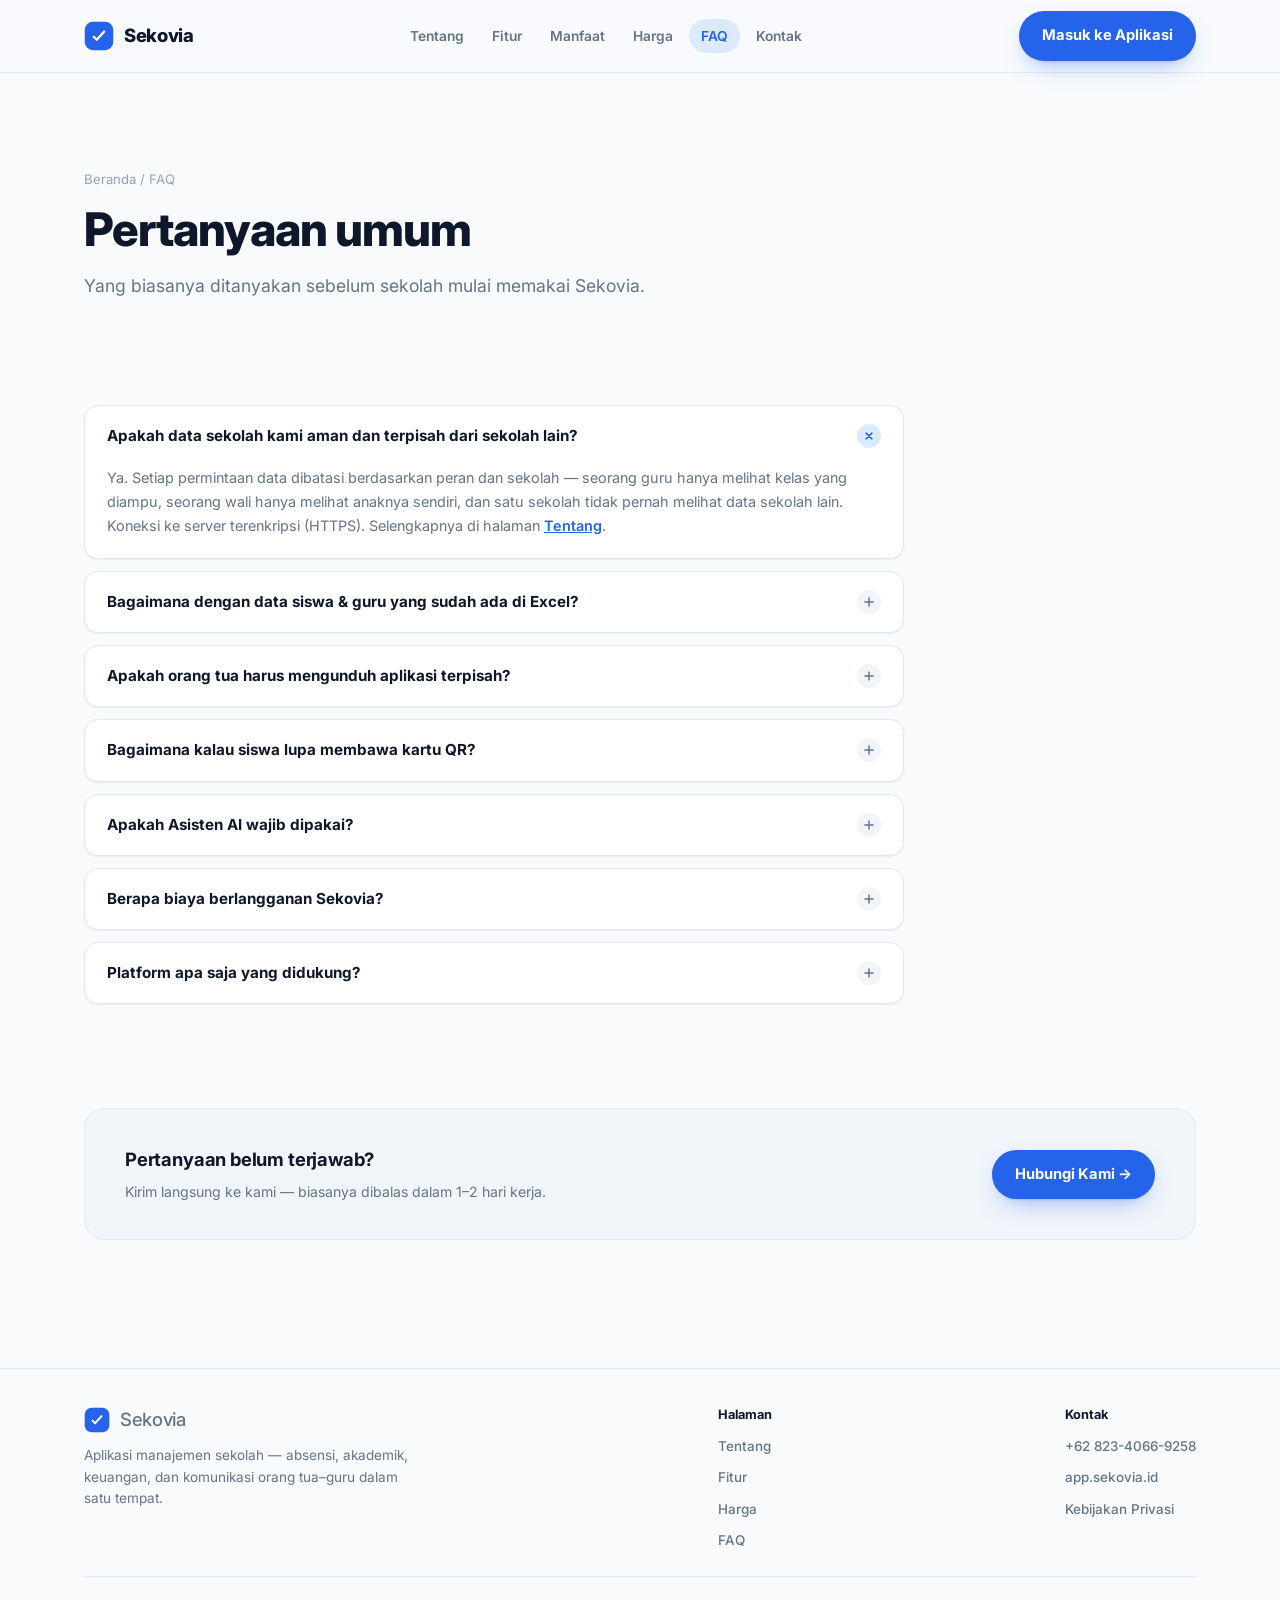
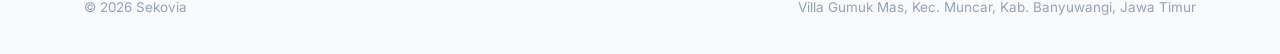
==== commit a0e1dc94: "Perbarui identitas kontak resmi ke PT. Cahaya Adipati Sumber Makmur Ganti email kontak (kumienftotty" ====
--- a/faq.html
+++ b/faq.html
@@ -518,12 +518,12 @@
         <b style="color:var(--ink); font-size:.8rem">Kontak</b>
         <a href="https://wa.me/6282340669258" target="_blank" rel="noopener">+62 823-4066-9258</a>
         <a href="https://app.sekovia.id" target="_blank" rel="noopener">app.sekovia.id</a>
-        <a href="https://app.sekovia.id/kebijakan-privasi.html">Kebijakan Privasi</a>
+        <a href="kebijakan-privasi.html">Kebijakan Privasi</a>
       </div>
     </div>
     <div class="footrow" style="border-top:1px solid var(--line); padding-top:20px">
       <span>© 2026 Sekovia</span>
-      <span>Tegalpare, Kec. Muncar, Kab. Banyuwangi, Jawa Timur</span>
+      <span>Villa Gumuk Mas, Kec. Muncar, Kab. Banyuwangi, Jawa Timur</span>
     </div>
   </div>
 </footer>
